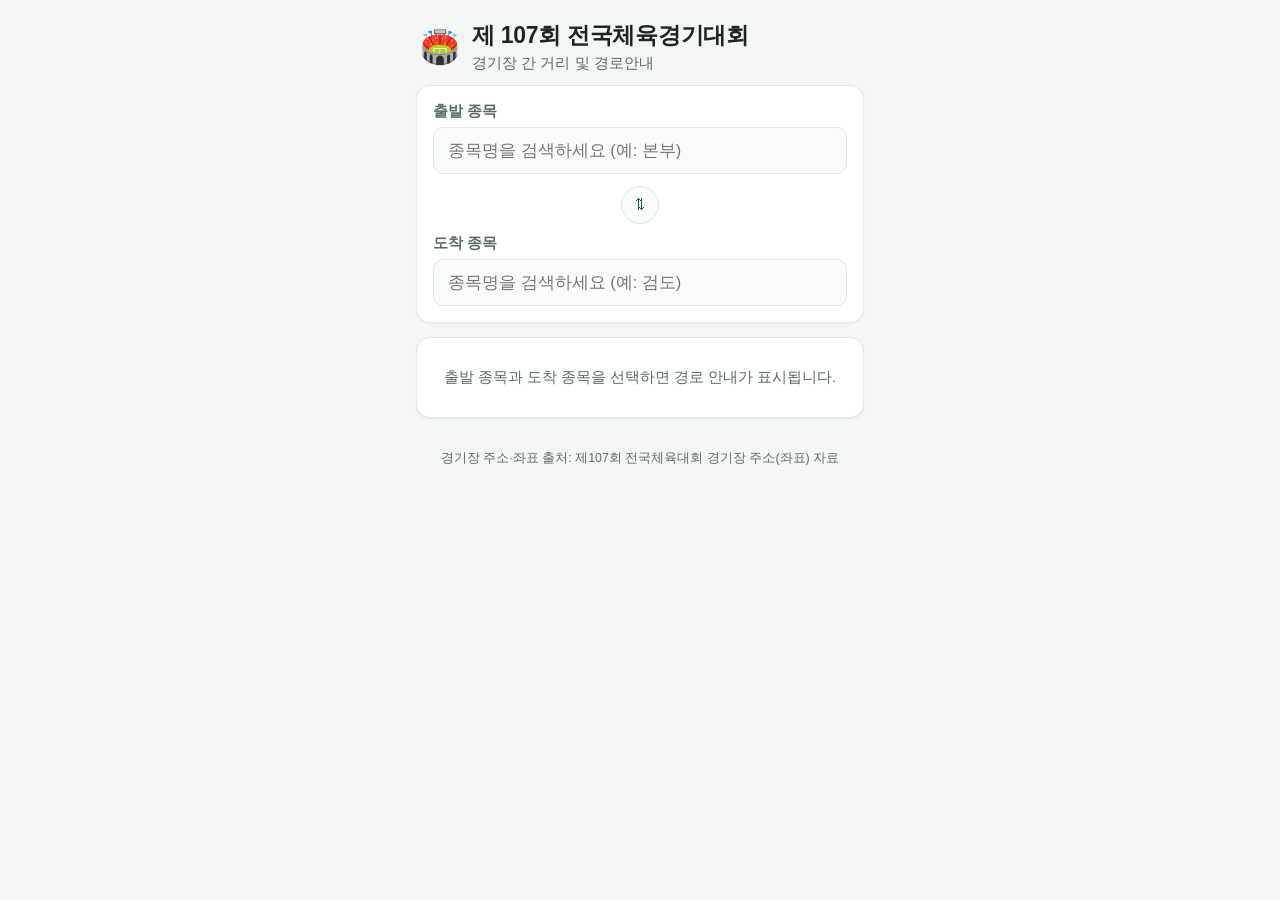
==== index.html @ 38764b92 "Add files via upload" ====
<!doctype html>
<html lang="ko">
<head>
<meta charset="UTF-8" />
<meta name="viewport" content="width=device-width, initial-scale=1, viewport-fit=cover, maximum-scale=1" />
<title>제 107회 전국체육경기대회</title>
<meta name="description" content="제 107회 전국체육경기대회 경기장 간 거리 및 경로안내" />

<link rel="manifest" href="manifest.webmanifest" />
<meta name="theme-color" content="#105c3d" />
<link rel="icon" href="icons/icon-192.png" />
<link rel="apple-touch-icon" href="icons/icon-192.png" />
<meta name="apple-mobile-web-app-capable" content="yes" />
<meta name="apple-mobile-web-app-status-bar-style" content="black-translucent" />
<meta name="apple-mobile-web-app-title" content="경기장 길찾기" />

<link rel="stylesheet" href="css/style.css" />
</head>
<body>
<div class="app">

  <header class="top">
    <div class="emoji">🏟️</div>
    <div>
      <h1>제 107회 전국체육경기대회</h1>
      <p>경기장 간 거리 및 경로안내</p>
    </div>
  </header>

  <div id="installBanner" class="install-banner">
    <div class="row">
      <div id="installMsg">홈 화면에 추가하면 앱처럼 바로 실행할 수 있어요.</div>
    </div>
    <div class="row" style="margin-top:10px;">
      <button id="installBtn" style="display:none;">홈 화면에 추가</button>
      <button class="dismiss" id="installDismiss">닫기</button>
    </div>
  </div>

  <div class="card">
    <div class="field">
      <label for="fromInput">출발 종목</label>
      <div class="combo" id="fromCombo">
        <input id="fromInput" type="text" placeholder="종목명을 검색하세요 (예: 본부)" autocomplete="off" />
        <button type="button" class="clear-btn" data-target="from">✕</button>
        <div class="dropdown" id="fromDropdown"></div>
      </div>
    </div>

    <div class="swap-row">
      <button type="button" class="swap-btn" id="swapBtn" title="출발/도착 바꾸기">⇅</button>
    </div>

    <div class="field">
      <label for="toInput">도착 종목</label>
      <div class="combo" id="toCombo">
        <input id="toInput" type="text" placeholder="종목명을 검색하세요 (예: 검도)" autocomplete="off" />
        <button type="button" class="clear-btn" data-target="to">✕</button>
        <div class="dropdown" id="toDropdown"></div>
      </div>
    </div>
  </div>

  <div id="resultArea"></div>

  <footer class="meta">경기장 주소·좌표 출처: 제107회 전국체육대회 경기장 주소(좌표) 자료</footer>
</div>

<script src="js/data.js"></script>
<script src="js/app.js"></script>
<script>
if ('serviceWorker' in navigator) {
  window.addEventListener('load', () => {
    navigator.serviceWorker.register('sw.js').catch(() => {});
  });
}
</script>
</body>
</html>
---- css/style.css ----
:root {
  --bg: #f4f6f5;
  --card: #ffffff;
  --ink: #1c2521;
  --sub: #5b6b64;
  --line: #e2e8e4;
  --brand: #105c3d;
  --brand-dark: #0b4530;
  --accent: #ffc400;
  --warn-bg: #fff8e1;
  --warn-ink: #8a6d00;
  --kakao: #FEE500;
  --kakao-ink: #391b1b;
  --tmap: #e6480c;
  --radius: 14px;
  --safe-bottom: env(safe-area-inset-bottom, 0px);
}

* { box-sizing: border-box; }

html, body {
  margin: 0;
  padding: 0;
  background: var(--bg);
  color: var(--ink);
  font-family: -apple-system, BlinkMacSystemFont, "Pretendard", "Apple SD Gothic Neo",
    "Malgun Gothic", "Noto Sans KR", sans-serif;
  -webkit-tap-highlight-color: transparent;
}

body {
  min-height: 100vh;
  padding-bottom: calc(24px + var(--safe-bottom));
}

.app {
  max-width: 480px;
  margin: 0 auto;
  padding: 0 16px;
}

header.top {
  display: flex;
  align-items: center;
  gap: 12px;
  padding: 20px 4px 12px;
}

header.top .emoji { font-size: 32px; line-height: 1; }
header.top h1 {
  font-size: 23px;
  margin: 0;
  font-weight: 800;
  letter-spacing: -0.3px;
}
header.top p {
  margin: 3px 0 0;
  font-size: 15px;
  color: var(--sub);
}

.region-tabs {
  display: flex;
  gap: 8px;
  margin: 6px 0 16px;
}
.region-tabs button {
  flex: 1;
  padding: 10px 0;
  border-radius: 999px;
  border: 1.5px solid var(--line);
  background: var(--card);
  color: var(--sub);
  font-weight: 700;
  font-size: 14px;
  cursor: pointer;
}
.region-tabs button.active {
  background: var(--brand);
  border-color: var(--brand);
  color: #fff;
}

.card {
  background: var(--card);
  border-radius: var(--radius);
  padding: 16px;
  margin-bottom: 14px;
  box-shadow: 0 1px 2px rgba(20, 30, 25, 0.06);
  border: 1px solid var(--line);
}

.field { margin-bottom: 14px; }
.field:last-child { margin-bottom: 0; }
.field label {
  display: block;
  font-size: 14.5px;
  font-weight: 700;
  color: var(--sub);
  margin-bottom: 6px;
}

.combo { position: relative; }
.combo input {
  width: 100%;
  padding: 13px 40px 13px 14px;
  border-radius: 10px;
  border: 1.5px solid var(--line);
  font-size: 16.5px;
  background: #fafcfb;
  color: var(--ink);
}
.combo input:focus {
  outline: none;
  border-color: var(--brand);
  background: #fff;
}
.combo .clear-btn {
  position: absolute;
  right: 8px;
  top: 50%;
  transform: translateY(-50%);
  border: none;
  background: transparent;
  color: var(--sub);
  font-size: 18px;
  padding: 6px;
  cursor: pointer;
  display: none;
}
.combo.has-value .clear-btn { display: block; }

.swap-row {
  display: flex;
  justify-content: center;
  margin: -2px 0 10px;
}
.swap-btn {
  border: 1.5px solid var(--line);
  background: #fafcfb;
  border-radius: 999px;
  width: 38px;
  height: 38px;
  font-size: 16px;
  cursor: pointer;
  color: var(--brand);
}

.dropdown {
  position: absolute;
  z-index: 20;
  left: 0; right: 0; top: calc(100% + 6px);
  background: #fff;
  border: 1px solid var(--line);
  border-radius: 12px;
  max-height: 260px;
  overflow-y: auto;
  box-shadow: 0 10px 24px rgba(20, 30, 25, 0.14);
  display: none;
}
.dropdown.open { display: block; }
.dropdown .opt {
  padding: 12px 14px;
  font-size: 16px;
  cursor: pointer;
  border-bottom: 1px solid #f0f2f0;
}
.dropdown .opt:last-child { border-bottom: none; }
.dropdown .opt:active,
.dropdown .opt.highlight { background: #f0f7f3; }
.dropdown .opt .place-name { color: var(--sub); font-size: 13.5px; margin-top: 2px; }
.dropdown .empty { padding: 14px; color: var(--sub); font-size: 14.5px; text-align: center; }

.notice {
  background: var(--warn-bg);
  color: var(--warn-ink);
  border-radius: 12px;
  padding: 14px;
  font-size: 14.5px;
  line-height: 1.5;
  margin-bottom: 14px;
}

.section-title {
  display: flex;
  align-items: center;
  gap: 8px;
  font-size: 16.5px;
  font-weight: 800;
  margin: 4px 0 10px;
}

.route-table {
  width: 100%;
  border-collapse: collapse;
  font-size: 14.5px;
  overflow: hidden;
  border-radius: 10px;
}
.route-table th {
  background: #dfeee6;
  color: var(--brand-dark);
  padding: 10px 8px;
  font-weight: 800;
  text-align: center;
}
.route-table td {
  padding: 12px 10px;
  text-align: center;
  border-top: 1px solid var(--line);
  vertical-align: top;
}
.route-table .place { font-weight: 700; margin-bottom: 3px; }
.route-table .addr { color: var(--sub); font-size: 13px; line-height: 1.4; }

.distance-row {
  display: flex;
  justify-content: space-between;
  align-items: baseline;
  padding: 14px 4px 4px;
  font-size: 14.5px;
  color: var(--sub);
}
.distance-row strong { color: var(--ink); font-size: 16.5px; }

.btn-stack { display: flex; flex-direction: column; gap: 10px; margin-top: 14px; }
.btn {
  display: flex;
  align-items: center;
  justify-content: center;
  gap: 8px;
  width: 100%;
  padding: 15px 0;
  border-radius: 12px;
  border: none;
  font-size: 16.5px;
  font-weight: 800;
  cursor: pointer;
  text-decoration: none;
}
.btn .ico { font-size: 18px; }
.btn-kakao-web { background: #34c759; color: #fff; }
.btn-kakao-app { background: var(--kakao); color: var(--kakao-ink); }
.btn-tmap { background: var(--tmap); color: #fff; }

.install-banner {
  display: none;
  background: var(--brand);
  color: #fff;
  border-radius: var(--radius);
  padding: 14px 16px;
  margin-bottom: 14px;
  font-size: 14.5px;
  line-height: 1.5;
}
.install-banner.show { display: block; }
.install-banner .row { display: flex; align-items: center; gap: 10px; justify-content: space-between; }
.install-banner button {
  background: #fff;
  color: var(--brand-dark);
  border: none;
  border-radius: 8px;
  padding: 9px 13px;
  font-weight: 800;
  font-size: 14px;
  cursor: pointer;
  white-space: nowrap;
}
.install-banner .dismiss {
  background: transparent;
  color: #ffffffcc;
  padding: 9px 6px;
}

.placeholder {
  text-align: center;
  color: var(--sub);
  font-size: 14.5px;
  padding: 30px 10px;
}

footer.meta {
  text-align: center;
  color: var(--sub);
  font-size: 12.5px;
  padding: 18px 0 4px;
}
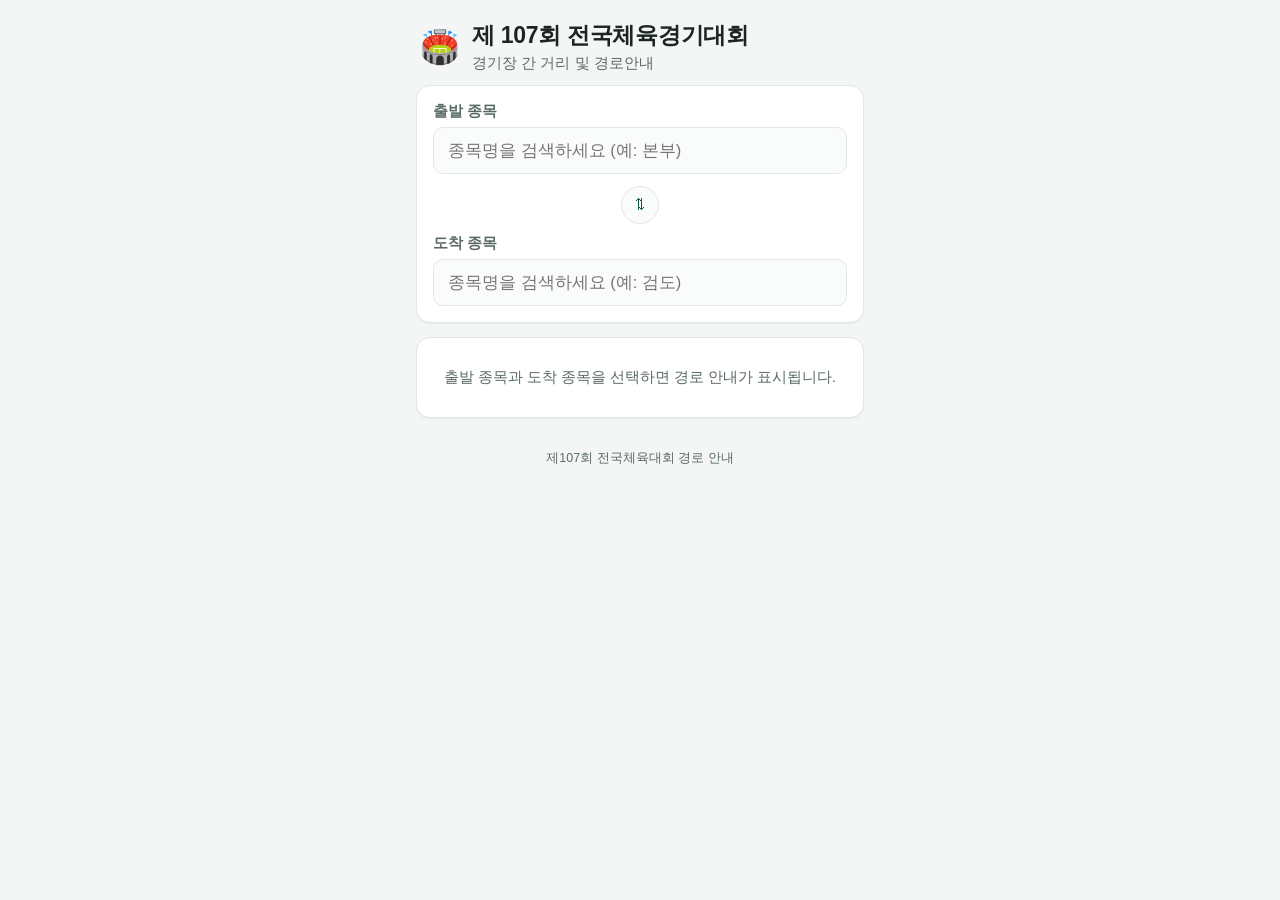
==== commit e673b07b: "Update index.html" ====
--- a/index.html
+++ b/index.html
@@ -63,7 +63,7 @@
 
   <div id="resultArea"></div>
 
-  <footer class="meta">경기장 주소·좌표 출처: 제107회 전국체육대회 경기장 주소(좌표) 자료</footer>
+  <footer class="meta">제107회 전국체육대회 경로 안내</footer>
 </div>
 
 <script src="js/data.js"></script>
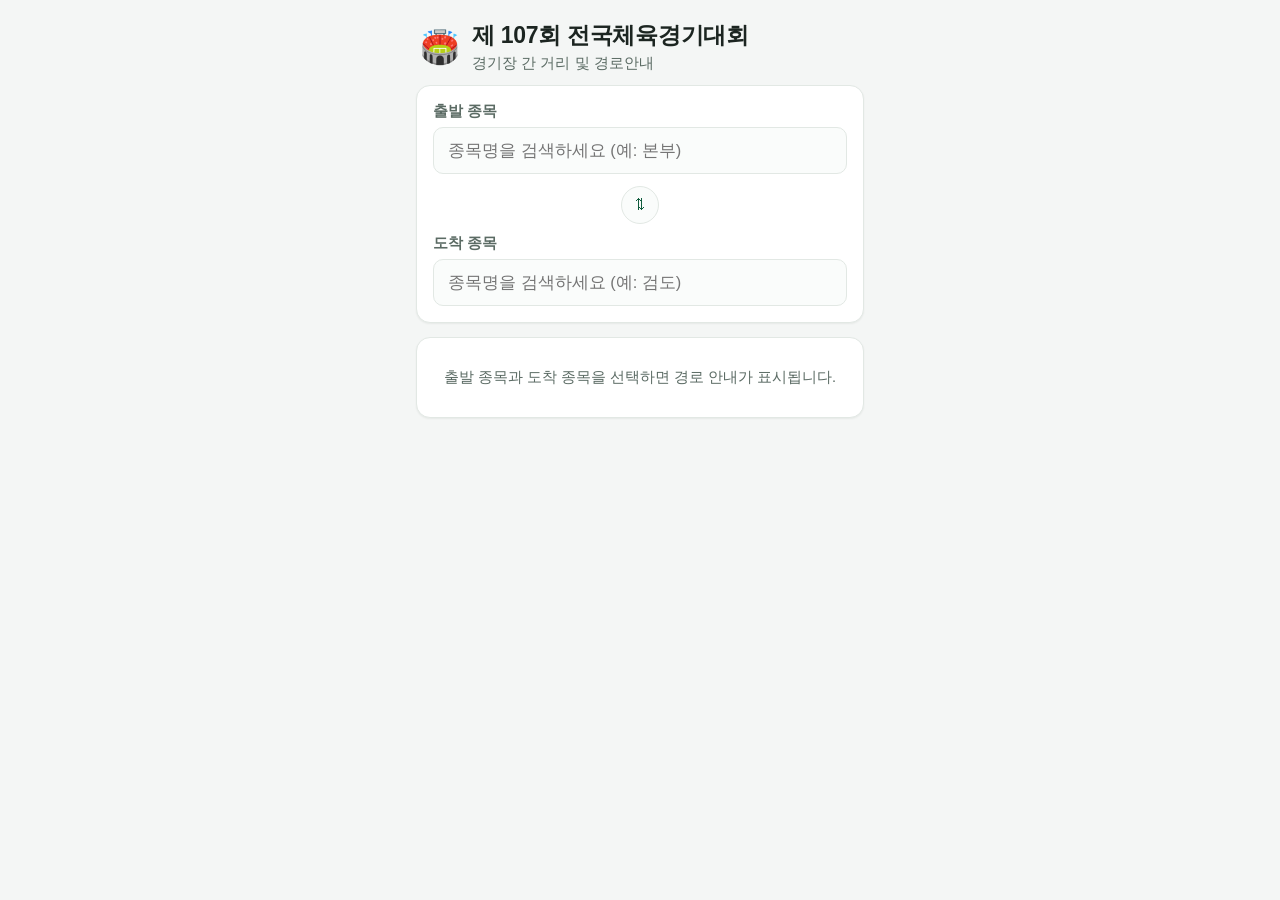
==== commit 4faaa07f: "Update index.html" ====
--- a/index.html
+++ b/index.html
@@ -63,7 +63,6 @@
 
   <div id="resultArea"></div>
 
-  <footer class="meta">제107회 전국체육대회 경로 안내</footer>
 </div>
 
 <script src="js/data.js"></script>
